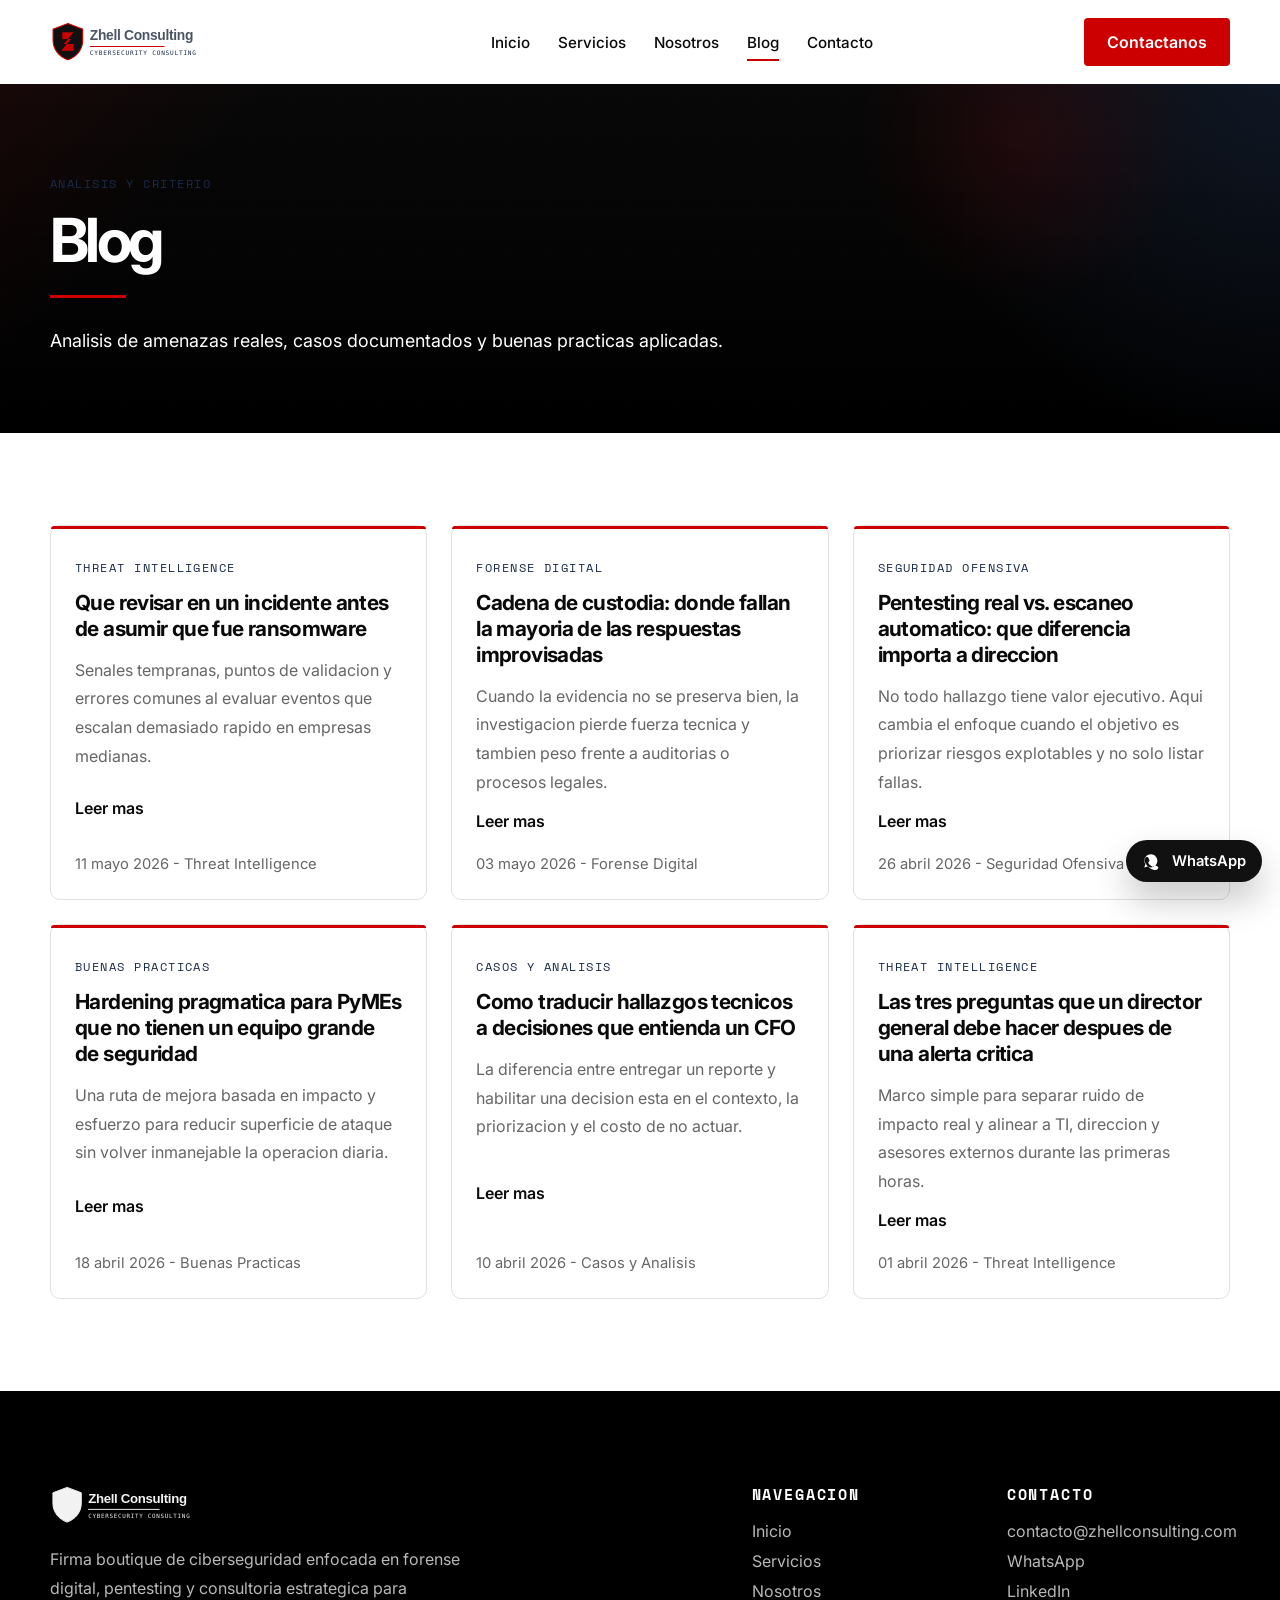
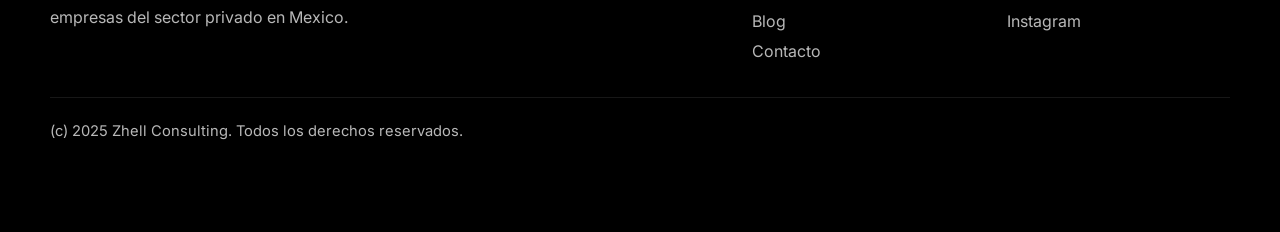
==== blog.html @ a6d1b23e "Initial site build for Zhell Consulting" ====
<!doctype html>
<html lang="es">
  <head>
    <meta charset="UTF-8" />
    <meta name="viewport" content="width=device-width, initial-scale=1.0" />
    <title>Blog de ciberseguridad | Amenazas reales y analisis - Zhell Consulting</title>
    <meta
      name="description"
      content="Analisis, amenazas reales, forense digital, seguridad ofensiva y buenas practicas aplicadas para empresas en Mexico."
    />
    <link rel="preconnect" href="https://fonts.googleapis.com" />
    <link rel="preconnect" href="https://fonts.gstatic.com" crossorigin />
    <link
      href="https://fonts.googleapis.com/css2?family=Inter:wght@400;500;600;700&family=Space+Mono:wght@400&display=swap"
      rel="stylesheet"
    />
    <link rel="stylesheet" href="assets/css/styles.css" />
    <script defer src="assets/js/components.js"></script>
    <script defer src="assets/js/main.js"></script>
  </head>
  <body data-page="blog">
    <site-header></site-header>

    <main>
      <section class="hero hero--compact">
        <div class="container hero__copy">
          <span class="eyebrow">Analisis y criterio</span>
          <h1>Blog</h1>
          <div class="red-rule"></div>
          <p>Analisis de amenazas reales, casos documentados y buenas practicas aplicadas.</p>
        </div>
      </section>

      <section class="section">
        <div class="container">
          <div class="post-grid">
            <article class="post-card">
              <span class="post-card__category">Threat Intelligence</span>
              <h3>Que revisar en un incidente antes de asumir que fue ransomware</h3>
              <p>Senales tempranas, puntos de validacion y errores comunes al evaluar eventos que escalan demasiado rapido en empresas medianas.</p>
              <a class="card__link" href="#">Leer mas</a>
              <div class="post-card__meta">11 mayo 2026 - Threat Intelligence</div>
            </article>
            <article class="post-card">
              <span class="post-card__category">Forense Digital</span>
              <h3>Cadena de custodia: donde fallan la mayoria de las respuestas improvisadas</h3>
              <p>Cuando la evidencia no se preserva bien, la investigacion pierde fuerza tecnica y tambien peso frente a auditorias o procesos legales.</p>
              <a class="card__link" href="#">Leer mas</a>
              <div class="post-card__meta">03 mayo 2026 - Forense Digital</div>
            </article>
            <article class="post-card">
              <span class="post-card__category">Seguridad Ofensiva</span>
              <h3>Pentesting real vs. escaneo automatico: que diferencia importa a direccion</h3>
              <p>No todo hallazgo tiene valor ejecutivo. Aqui cambia el enfoque cuando el objetivo es priorizar riesgos explotables y no solo listar fallas.</p>
              <a class="card__link" href="#">Leer mas</a>
              <div class="post-card__meta">26 abril 2026 - Seguridad Ofensiva</div>
            </article>
            <article class="post-card">
              <span class="post-card__category">Buenas Practicas</span>
              <h3>Hardening pragmatica para PyMEs que no tienen un equipo grande de seguridad</h3>
              <p>Una ruta de mejora basada en impacto y esfuerzo para reducir superficie de ataque sin volver inmanejable la operacion diaria.</p>
              <a class="card__link" href="#">Leer mas</a>
              <div class="post-card__meta">18 abril 2026 - Buenas Practicas</div>
            </article>
            <article class="post-card">
              <span class="post-card__category">Casos y Analisis</span>
              <h3>Como traducir hallazgos tecnicos a decisiones que entienda un CFO</h3>
              <p>La diferencia entre entregar un reporte y habilitar una decision esta en el contexto, la priorizacion y el costo de no actuar.</p>
              <a class="card__link" href="#">Leer mas</a>
              <div class="post-card__meta">10 abril 2026 - Casos y Analisis</div>
            </article>
            <article class="post-card">
              <span class="post-card__category">Threat Intelligence</span>
              <h3>Las tres preguntas que un director general debe hacer despues de una alerta critica</h3>
              <p>Marco simple para separar ruido de impacto real y alinear a TI, direccion y asesores externos durante las primeras horas.</p>
              <a class="card__link" href="#">Leer mas</a>
              <div class="post-card__meta">01 abril 2026 - Threat Intelligence</div>
            </article>
          </div>
        </div>
      </section>
    </main>

    <site-footer></site-footer>
    <site-whatsapp></site-whatsapp>
  </body>
</html>
---- assets/css/styles.css ----
:root {
  --color-bg: #ffffff;
  --color-bg-alt: #f5f5f5;
  --color-bg-dark: #000000;
  --color-text: #0a0a0a;
  --color-text-muted: #666666;
  --color-border: #e0e0e0;
  --color-primary: #cc0000;
  --color-primary-dark: #a30000;
  --color-secondary: #1a2b4a;
  --color-white: #ffffff;
  --shadow-soft: 0 18px 50px rgba(10, 10, 10, 0.07);
  --radius-sm: 4px;
  --radius-md: 10px;
  --radius-lg: 20px;
  --container: 1180px;
  --container-narrow: 760px;
  --header-height: 84px;
  --transition: 220ms ease;
}

* {
  box-sizing: border-box;
}

html {
  scroll-behavior: smooth;
}

body {
  margin: 0;
  color: var(--color-text);
  background: var(--color-bg);
  font-family: "Inter", sans-serif;
  text-rendering: optimizeLegibility;
}

img {
  display: block;
  max-width: 100%;
}

a {
  color: inherit;
  text-decoration: none;
}

button,
input,
textarea {
  font: inherit;
}

main {
  overflow: clip;
}

.container {
  width: min(calc(100% - 40px), var(--container));
  margin: 0 auto;
}

.container--narrow {
  width: min(calc(100% - 40px), var(--container-narrow));
  margin: 0 auto;
}

.section {
  position: relative;
  padding: 92px 0;
}

.section--alt {
  background: var(--color-bg-alt);
}

.section--dark {
  color: var(--color-white);
  background: var(--color-bg-dark);
}

.eyebrow {
  display: inline-block;
  margin-bottom: 18px;
  color: var(--color-secondary);
  font-family: "Space Mono", monospace;
  font-size: 0.78rem;
  letter-spacing: 0.12em;
  text-transform: uppercase;
}

.section--dark .eyebrow {
  color: rgba(255, 255, 255, 0.72);
}

.section-header {
  margin-bottom: 42px;
}

.section-header h2,
.section-header h3,
.section-header p {
  margin: 0;
}

.section-header p {
  max-width: 760px;
  margin-top: 16px;
  color: var(--color-text-muted);
}

.section--dark .section-header p,
.section--dark .lead,
.section--dark .hero__copy p {
  color: rgba(255, 255, 255, 0.76);
}

.section-title {
  font-size: clamp(2rem, 4vw, 3rem);
  line-height: 1.08;
  letter-spacing: -0.04em;
}

.red-rule {
  width: 76px;
  height: 3px;
  margin-top: 24px;
  background: var(--color-primary);
}

.red-rule--center {
  margin-right: auto;
  margin-left: auto;
}

.lead {
  color: var(--color-text-muted);
  font-size: 1.05rem;
  line-height: 1.8;
}

.btn-row {
  display: flex;
  flex-wrap: wrap;
  gap: 14px;
}

.btn {
  display: inline-flex;
  align-items: center;
  justify-content: center;
  min-height: 48px;
  padding: 0 22px;
  border: 1px solid transparent;
  border-radius: var(--radius-sm);
  font-weight: 600;
  transition:
    transform var(--transition),
    background-color var(--transition),
    color var(--transition),
    border-color var(--transition),
    box-shadow var(--transition);
}

.btn:hover {
  transform: translateY(-1px);
}

.btn--primary {
  color: var(--color-white);
  background: var(--color-primary);
}

.btn--primary:hover {
  background: var(--color-primary-dark);
  box-shadow: 0 12px 30px rgba(204, 0, 0, 0.18);
}

.btn--secondary {
  border-color: var(--color-text);
  background: transparent;
  color: var(--color-text);
}

.btn--secondary:hover {
  color: var(--color-white);
  background: var(--color-text);
}

.btn--secondary-light {
  border-color: rgba(255, 255, 255, 0.36);
  color: var(--color-white);
}

.btn--secondary-light:hover {
  border-color: var(--color-white);
  background: var(--color-white);
  color: var(--color-text);
}

.site-header {
  position: sticky;
  top: 0;
  z-index: 50;
  background: rgba(255, 255, 255, 0.94);
  backdrop-filter: blur(12px);
  transition: border-color var(--transition), box-shadow var(--transition);
}

.site-header.is-scrolled {
  border-bottom: 1px solid var(--color-border);
  box-shadow: 0 8px 24px rgba(10, 10, 10, 0.04);
}

.site-header__inner {
  display: flex;
  align-items: center;
  justify-content: space-between;
  gap: 24px;
  min-height: var(--header-height);
}

.site-logo {
  display: inline-flex;
  align-items: center;
}

.site-logo img {
  width: min(230px, 42vw);
  height: auto;
}

.site-nav {
  display: flex;
  align-items: center;
  gap: 28px;
}

.site-nav a {
  position: relative;
  font-size: 0.95rem;
  font-weight: 500;
}

.site-nav a::after {
  content: "";
  position: absolute;
  right: 0;
  bottom: -9px;
  left: 0;
  height: 2px;
  transform: scaleX(0);
  transform-origin: left center;
  background: var(--color-primary);
  transition: transform var(--transition);
}

.site-nav a:hover::after,
.site-nav a.is-active::after {
  transform: scaleX(1);
}

.header-actions {
  display: flex;
  align-items: center;
  gap: 16px;
}

.menu-toggle {
  display: none;
  align-items: center;
  justify-content: center;
  width: 46px;
  height: 46px;
  border: 1px solid var(--color-border);
  border-radius: 50%;
  background: var(--color-white);
  color: var(--color-text);
}

.menu-toggle__bar,
.menu-toggle__bar::before,
.menu-toggle__bar::after {
  display: block;
  width: 18px;
  height: 2px;
  background: currentColor;
  transition: transform var(--transition), opacity var(--transition);
  content: "";
}

.menu-toggle__bar::before {
  transform: translateY(-6px);
}

.menu-toggle__bar::after {
  transform: translateY(4px);
}

.menu-open .menu-toggle__bar {
  background: transparent;
}

.menu-open .menu-toggle__bar::before {
  transform: translateY(0) rotate(45deg);
}

.menu-open .menu-toggle__bar::after {
  transform: translateY(-2px) rotate(-45deg);
}

.hero {
  position: relative;
  padding: 122px 0 114px;
  color: var(--color-white);
  background:
    radial-gradient(circle at top right, rgba(26, 43, 74, 0.42), transparent 28%),
    linear-gradient(180deg, rgba(255, 255, 255, 0.03), rgba(255, 255, 255, 0)),
    var(--color-bg-dark);
}

.hero::before {
  content: "";
  position: absolute;
  inset: 0;
  background-image:
    linear-gradient(rgba(255, 255, 255, 0.04) 1px, transparent 1px),
    linear-gradient(90deg, rgba(255, 255, 255, 0.04) 1px, transparent 1px);
  background-size: 42px 42px;
  opacity: 0.13;
  pointer-events: none;
}

.hero::after {
  content: "";
  position: absolute;
  inset: 0;
  background:
    linear-gradient(135deg, rgba(204, 0, 0, 0.08), transparent 18%),
    radial-gradient(circle at 80% 15%, rgba(204, 0, 0, 0.12), transparent 16%);
  pointer-events: none;
}

.hero > .container {
  position: relative;
  z-index: 1;
}

.hero--compact {
  padding: 88px 0 76px;
}

.hero__grid {
  display: grid;
  gap: 48px;
  align-items: end;
  grid-template-columns: minmax(0, 1.3fr) minmax(280px, 0.7fr);
}

.hero__copy h1 {
  margin: 0;
  font-size: clamp(2.9rem, 6vw, 5rem);
  line-height: 0.98;
  letter-spacing: -0.06em;
}

.hero--compact .hero__copy h1 {
  font-size: clamp(2.3rem, 5vw, 3.8rem);
}

.hero__copy p {
  max-width: 690px;
  margin: 26px 0 0;
  font-size: 1.12rem;
  line-height: 1.85;
}

.hero__actions {
  margin-top: 34px;
}

.hero-panel {
  padding: 28px;
  border: 1px solid rgba(255, 255, 255, 0.14);
  border-radius: var(--radius-lg);
  background: rgba(255, 255, 255, 0.03);
  box-shadow: inset 0 1px 0 rgba(255, 255, 255, 0.08);
}

.hero-panel__label {
  color: rgba(255, 255, 255, 0.62);
  font-family: "Space Mono", monospace;
  font-size: 0.78rem;
  letter-spacing: 0.12em;
  text-transform: uppercase;
}

.hero-panel__items {
  display: grid;
  gap: 14px;
  margin-top: 20px;
}

.hero-panel__item {
  padding-bottom: 14px;
  border-bottom: 1px solid rgba(255, 255, 255, 0.08);
}

.hero-panel__item:last-child {
  padding-bottom: 0;
  border-bottom: 0;
}

.hero-panel__item strong {
  display: block;
  margin-bottom: 6px;
  font-size: 0.96rem;
}

.hero-panel__item span {
  color: rgba(255, 255, 255, 0.68);
  font-size: 0.95rem;
  line-height: 1.7;
}

.centered-copy {
  text-align: center;
}

.grid {
  display: grid;
  gap: 24px;
}

.grid--services {
  grid-template-columns: repeat(4, minmax(0, 1fr));
}

.grid--three {
  grid-template-columns: repeat(3, minmax(0, 1fr));
}

.grid--two {
  grid-template-columns: repeat(2, minmax(0, 1fr));
}

.card {
  position: relative;
  display: flex;
  flex-direction: column;
  gap: 16px;
  height: 100%;
  padding: 28px;
  border: 1px solid var(--color-border);
  border-radius: var(--radius-md);
  background: var(--color-white);
  transition:
    transform var(--transition),
    border-color var(--transition),
    box-shadow var(--transition);
}

.card:hover {
  transform: translateY(-4px);
  border-color: var(--color-primary);
  box-shadow: var(--shadow-soft);
}

.card__icon {
  width: 50px;
  height: 50px;
  border: 1px solid rgba(26, 43, 74, 0.16);
  border-radius: 14px;
  color: var(--color-secondary);
}

.card__icon svg {
  width: 100%;
  height: 100%;
  padding: 12px;
  fill: none;
  stroke: currentColor;
  stroke-linecap: round;
  stroke-linejoin: round;
  stroke-width: 1.5;
}

.card h3,
.card h4 {
  margin: 0;
  font-size: 1.25rem;
  line-height: 1.2;
  letter-spacing: -0.03em;
}

.card p,
.card li {
  margin: 0;
  color: var(--color-text-muted);
  line-height: 1.8;
}

.card__link {
  margin-top: auto;
  color: var(--color-text);
  font-weight: 600;
}

.metrics {
  display: grid;
  gap: 18px;
}

.metric {
  display: flex;
  gap: 18px;
  align-items: flex-start;
}

.metric__line {
  flex: 0 0 32px;
  height: 1px;
  margin-top: 13px;
  background: var(--color-primary);
}

.metric h3 {
  margin: 0 0 6px;
  font-size: 1.18rem;
}

.metric p {
  margin: 0;
  color: var(--color-text-muted);
  line-height: 1.8;
}

.badges {
  display: grid;
  gap: 20px;
  grid-template-columns: repeat(3, minmax(0, 1fr));
}

.badge {
  padding: 28px;
  border: 1px solid var(--color-border);
  border-radius: var(--radius-md);
  background: var(--color-white);
}

.badge__kicker {
  color: var(--color-secondary);
  font-family: "Space Mono", monospace;
  font-size: 0.82rem;
  letter-spacing: 0.12em;
  text-transform: uppercase;
}

.badge h3 {
  margin: 14px 0 10px;
  font-size: 1.2rem;
}

.badge p {
  margin: 0;
  color: var(--color-text-muted);
  line-height: 1.8;
}

.service-list {
  display: grid;
  gap: 0;
}

.service-block {
  display: grid;
  gap: 36px;
  align-items: start;
  padding: 44px 0;
  border-top: 1px solid var(--color-border);
  grid-template-columns: minmax(0, 1.1fr) minmax(260px, 0.9fr);
}

.service-block:first-child {
  border-top: 0;
  padding-top: 0;
}

.service-block__title {
  margin: 0 0 18px;
  font-size: clamp(1.85rem, 3.4vw, 2.5rem);
  line-height: 1.08;
  letter-spacing: -0.04em;
}

.service-block__body p {
  margin: 0;
  color: var(--color-text-muted);
  line-height: 1.85;
}

.service-block__body .btn {
  margin-top: 24px;
}

.service-meta {
  padding: 24px;
  border: 1px solid var(--color-border);
  border-radius: var(--radius-md);
  background: rgba(245, 245, 245, 0.65);
}

.service-meta__group + .service-meta__group {
  margin-top: 22px;
  padding-top: 22px;
  border-top: 1px solid var(--color-border);
}

.service-meta__label {
  display: block;
  margin-bottom: 10px;
  color: var(--color-text);
  font-family: "Space Mono", monospace;
  font-size: 0.76rem;
  letter-spacing: 0.12em;
  text-transform: uppercase;
}

.service-meta p {
  margin: 0;
  color: var(--color-text-muted);
  line-height: 1.8;
}

.cta-band {
  position: relative;
  overflow: hidden;
}

.cta-band::before {
  content: "";
  position: absolute;
  inset: auto -10% -40% auto;
  width: 360px;
  height: 360px;
  border: 1px solid rgba(255, 255, 255, 0.06);
  border-radius: 50%;
}

.cta-band__inner {
  display: flex;
  flex-wrap: wrap;
  gap: 24px 32px;
  align-items: end;
  justify-content: space-between;
}

.cta-band__copy {
  max-width: 720px;
}

.cta-band__copy h2 {
  margin: 0;
  font-size: clamp(2.1rem, 4vw, 3.1rem);
  line-height: 1.06;
  letter-spacing: -0.05em;
}

.cta-band__copy p {
  margin: 18px 0 0;
  line-height: 1.8;
}

.page-intro {
  display: grid;
  gap: 24px;
  align-items: center;
  grid-template-columns: minmax(0, 1.1fr) minmax(0, 0.9fr);
}

.post-grid {
  display: grid;
  gap: 24px;
  grid-template-columns: repeat(3, minmax(0, 1fr));
}

.post-card {
  position: relative;
  display: flex;
  flex-direction: column;
  gap: 14px;
  min-height: 100%;
  padding: 24px 24px 26px;
  border: 1px solid var(--color-border);
  border-radius: var(--radius-md);
  background: var(--color-white);
  transition:
    transform var(--transition),
    box-shadow var(--transition),
    border-color var(--transition);
}

.post-card::before {
  content: "";
  position: absolute;
  top: 0;
  right: 0;
  left: 0;
  height: 3px;
  border-radius: var(--radius-md) var(--radius-md) 0 0;
  background: var(--color-primary);
}

.post-card:hover {
  transform: translateY(-4px);
  border-color: var(--color-primary);
  box-shadow: var(--shadow-soft);
}

.post-card__category {
  margin-top: 8px;
  color: var(--color-secondary);
  font-family: "Space Mono", monospace;
  font-size: 0.76rem;
  letter-spacing: 0.12em;
  text-transform: uppercase;
}

.post-card h3 {
  margin: 0;
  font-size: 1.3rem;
  line-height: 1.25;
  letter-spacing: -0.03em;
}

.post-card p {
  margin: 0;
  color: var(--color-text-muted);
  line-height: 1.8;
}

.post-card__meta {
  margin-top: auto;
  padding-top: 10px;
  color: var(--color-text-muted);
  font-size: 0.92rem;
}

.contact-grid {
  display: grid;
  gap: 28px;
  grid-template-columns: minmax(0, 1.1fr) minmax(280px, 0.9fr);
}

.contact-panel,
.contact-form {
  padding: 32px;
  border: 1px solid var(--color-border);
  border-radius: 16px;
  background: var(--color-white);
}

.contact-form h2,
.contact-panel h2 {
  margin: 0 0 18px;
  font-size: 1.7rem;
  letter-spacing: -0.03em;
}

.form-grid {
  display: grid;
  gap: 18px;
}

.field {
  display: grid;
  gap: 8px;
}

.field label {
  font-size: 0.92rem;
  font-weight: 600;
}

.field input,
.field textarea {
  width: 100%;
  padding: 15px 16px;
  border: 1px solid var(--color-border);
  border-radius: 8px;
  background: var(--color-white);
  color: var(--color-text);
  transition: border-color var(--transition), box-shadow var(--transition);
}

.field input:focus,
.field textarea:focus {
  outline: none;
  border-color: var(--color-primary);
  box-shadow: 0 0 0 4px rgba(204, 0, 0, 0.08);
}

.field textarea {
  min-height: 170px;
  resize: vertical;
}

.form-note,
.contact-panel p,
.contact-link small {
  color: var(--color-text-muted);
}

.contact-list {
  display: grid;
  gap: 18px;
  margin: 0;
  padding: 0;
  list-style: none;
}

.contact-link {
  display: block;
  padding: 18px 18px 18px 20px;
  border-left: 2px solid var(--color-primary);
  background: var(--color-bg-alt);
}

.contact-link strong {
  display: block;
  margin-bottom: 6px;
  font-size: 1rem;
}

.contact-panel__social {
  display: flex;
  flex-wrap: wrap;
  gap: 12px;
  margin-top: 22px;
}

.contact-panel__social a {
  padding: 10px 14px;
  border: 1px solid var(--color-border);
  border-radius: 999px;
  background: var(--color-white);
  transition: border-color var(--transition), color var(--transition);
}

.contact-panel__social a:hover {
  color: var(--color-primary);
  border-color: var(--color-primary);
}

.form-success {
  display: none;
  margin-top: 18px;
  padding: 14px 16px;
  border: 1px solid rgba(28, 122, 54, 0.18);
  border-radius: 10px;
  background: rgba(28, 122, 54, 0.08);
  color: #15592a;
}

.form-success.is-visible {
  display: block;
}

.site-footer {
  color: rgba(255, 255, 255, 0.72);
  background: var(--color-bg-dark);
}

.site-footer__inner {
  display: grid;
  gap: 24px 32px;
  align-items: start;
  grid-template-columns: minmax(0, 1.2fr) repeat(2, minmax(180px, 0.4fr));
}

.site-footer__brand img {
  width: min(220px, 50vw);
  filter: brightness(0) invert(1) grayscale(1);
  opacity: 0.95;
}

.site-footer__brand p {
  max-width: 420px;
  margin: 18px 0 0;
  line-height: 1.8;
}

.site-footer h3 {
  margin: 0 0 16px;
  color: var(--color-white);
  font-size: 0.95rem;
  font-family: "Space Mono", monospace;
  letter-spacing: 0.12em;
  text-transform: uppercase;
}

.site-footer ul {
  display: grid;
  gap: 10px;
  margin: 0;
  padding: 0;
  list-style: none;
}

.site-footer a:hover {
  color: var(--color-white);
}

.site-footer__bottom {
  margin-top: 36px;
  padding-top: 24px;
  border-top: 1px solid rgba(255, 255, 255, 0.09);
  font-size: 0.92rem;
}

.wa-float {
  position: fixed;
  right: 18px;
  bottom: 18px;
  z-index: 40;
}

.wa-float a {
  display: inline-flex;
  align-items: center;
  gap: 12px;
  padding: 12px 16px;
  border-radius: 999px;
  background: #111111;
  color: var(--color-white);
  box-shadow: 0 18px 35px rgba(0, 0, 0, 0.22);
  transition: transform var(--transition), background-color var(--transition);
}

.wa-float a:hover {
  transform: translateY(-2px);
  background: #0c0c0c;
}

.wa-float svg {
  width: 18px;
  height: 18px;
  fill: currentColor;
}

.wa-float span {
  font-size: 0.92rem;
  font-weight: 600;
}

.stack-sm > * + * {
  margin-top: 14px;
}

.stack-md > * + * {
  margin-top: 20px;
}

.stack-lg > * + * {
  margin-top: 28px;
}

@media (max-width: 1080px) {
  .grid--services {
    grid-template-columns: repeat(2, minmax(0, 1fr));
  }

  .post-grid,
  .grid--three,
  .badges,
  .site-footer__inner {
    grid-template-columns: repeat(2, minmax(0, 1fr));
  }

  .hero__grid,
  .page-intro,
  .service-block,
  .contact-grid {
    grid-template-columns: 1fr;
  }

  .hero-panel {
    max-width: 520px;
  }
}

@media (max-width: 860px) {
  .menu-toggle {
    display: inline-flex;
  }

  .site-nav {
    position: fixed;
    top: calc(var(--header-height) + 8px);
    right: 20px;
    left: 20px;
    display: none;
    flex-direction: column;
    align-items: flex-start;
    gap: 18px;
    padding: 22px;
    border: 1px solid var(--color-border);
    border-radius: 18px;
    background: rgba(255, 255, 255, 0.98);
    box-shadow: var(--shadow-soft);
  }

  .menu-open .site-nav {
    display: flex;
  }

  .header-actions .btn {
    display: none;
  }
}

@media (max-width: 760px) {
  .container,
  .container--narrow {
    width: min(calc(100% - 32px), var(--container));
  }

  .section {
    padding: 68px 0;
  }

  .hero {
    padding: 92px 0 82px;
  }

  .hero--compact {
    padding: 76px 0 64px;
  }

  .hero__copy h1 {
    font-size: clamp(2.4rem, 14vw, 4rem);
  }

  .grid--services,
  .grid--three,
  .grid--two,
  .badges,
  .post-grid,
  .site-footer__inner {
    grid-template-columns: 1fr;
  }

  .card,
  .badge,
  .contact-panel,
  .contact-form {
    padding: 24px;
  }

  .wa-float span {
    display: none;
  }

  .wa-float a {
    padding: 14px;
  }
}
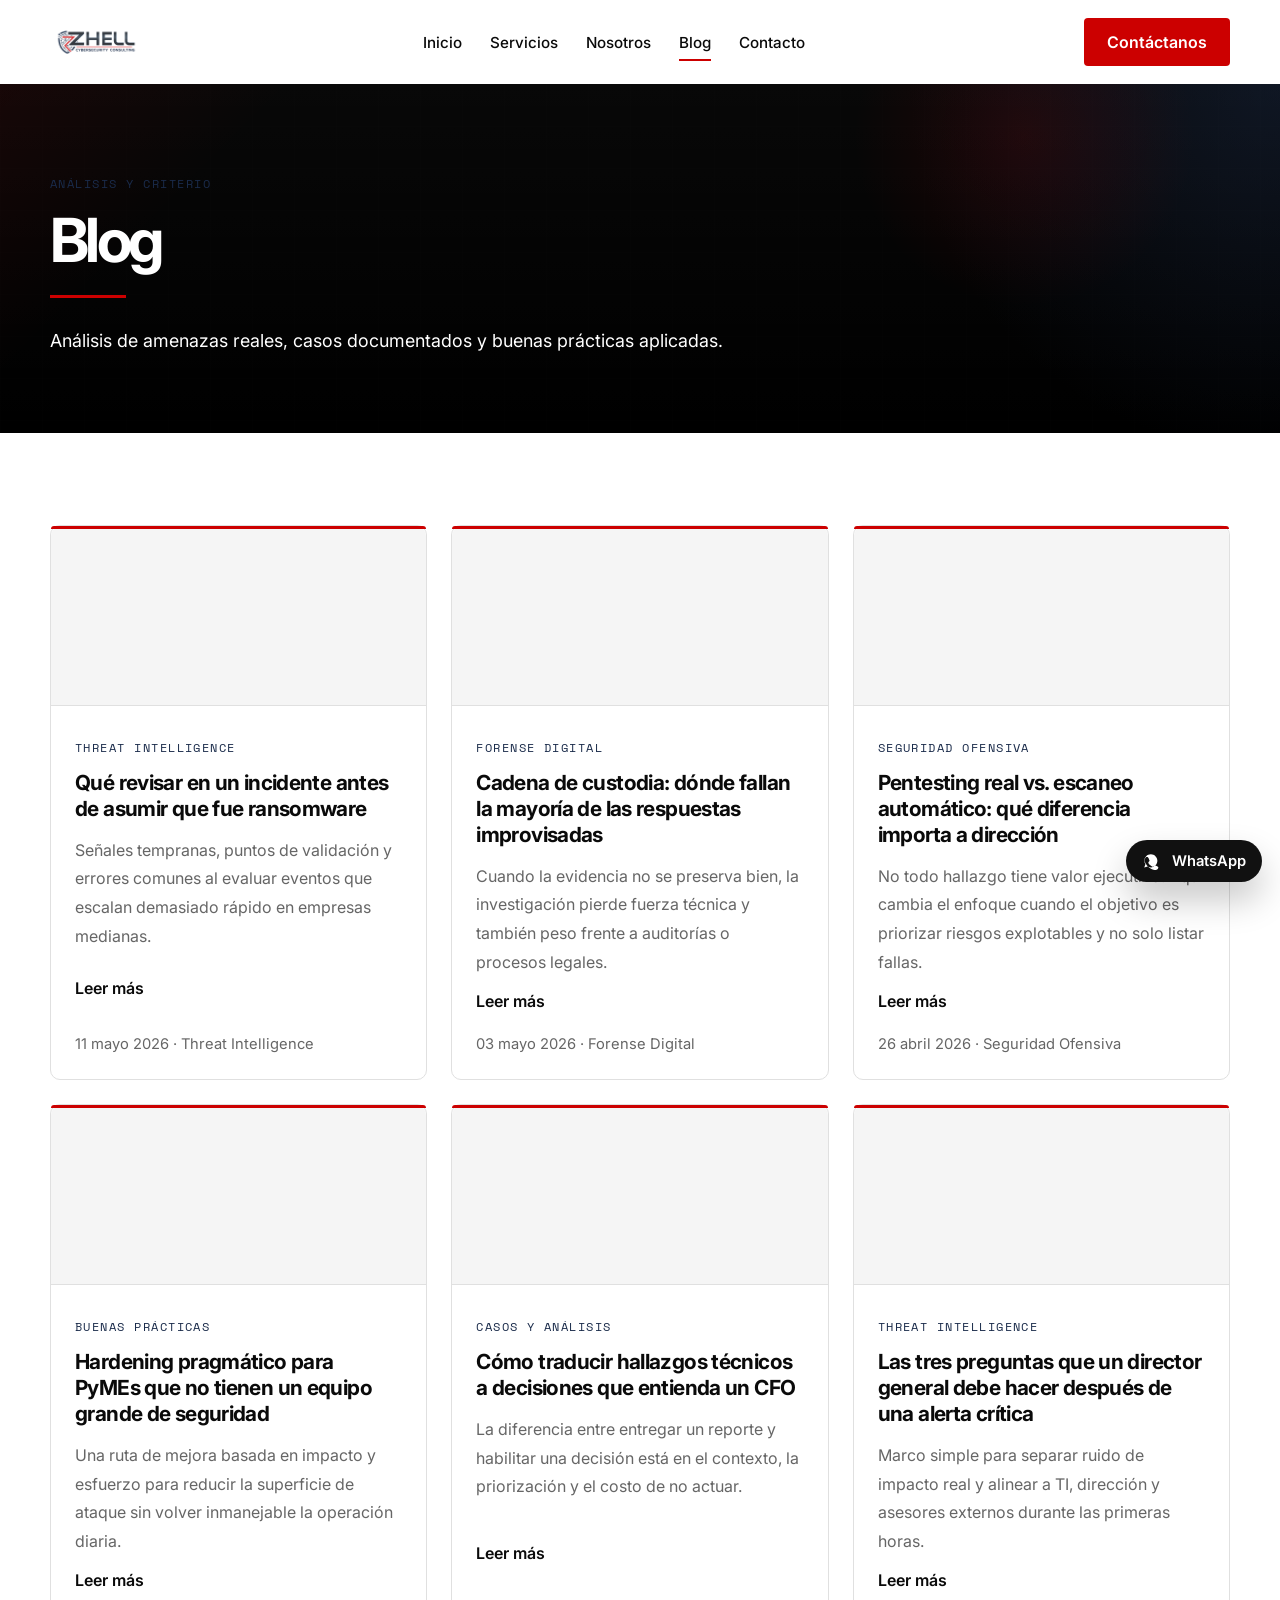
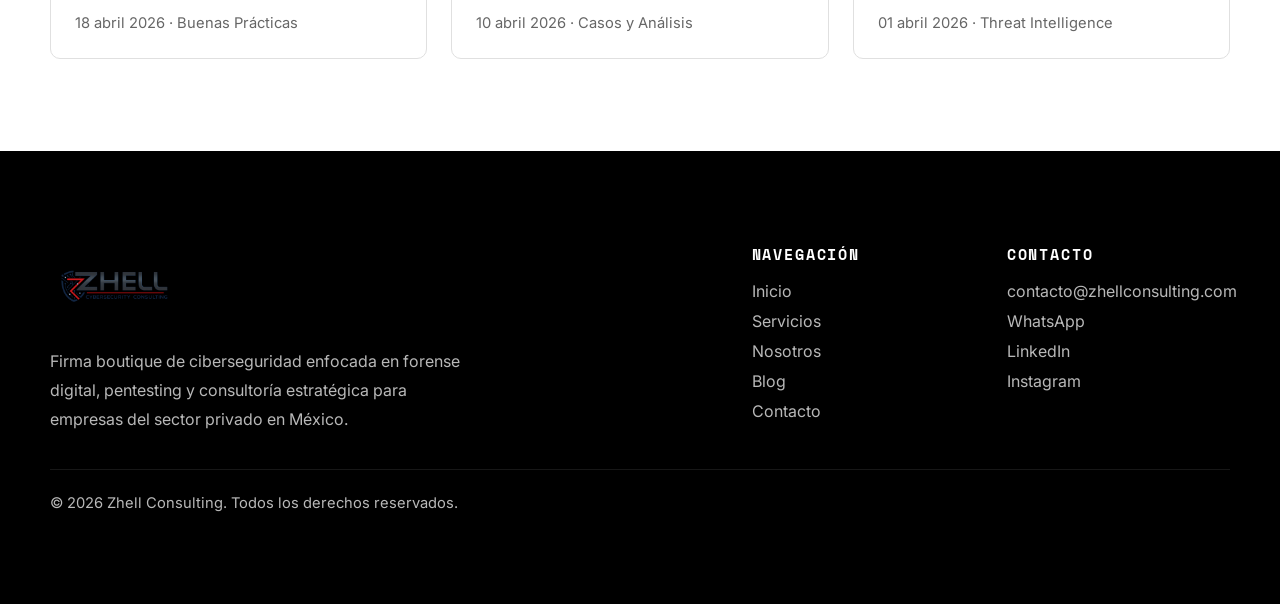
==== commit db855fe7: "Publish manual site updates" ====
--- a/blog.html
+++ b/blog.html
@@ -3,10 +3,10 @@
   <head>
     <meta charset="UTF-8" />
     <meta name="viewport" content="width=device-width, initial-scale=1.0" />
-    <title>Blog de ciberseguridad | Amenazas reales y analisis - Zhell Consulting</title>
+    <title>Blog de ciberseguridad | Amenazas reales y análisis - Zhell Consulting</title>
     <meta
       name="description"
-      content="Analisis, amenazas reales, forense digital, seguridad ofensiva y buenas practicas aplicadas para empresas en Mexico."
+      content="Análisis, amenazas reales, forense digital, seguridad ofensiva y buenas prácticas aplicadas para empresas en México."
     />
     <link rel="preconnect" href="https://fonts.googleapis.com" />
     <link rel="preconnect" href="https://fonts.gstatic.com" crossorigin />
@@ -14,6 +14,19 @@
       href="https://fonts.googleapis.com/css2?family=Inter:wght@400;500;600;700&family=Space+Mono:wght@400&display=swap"
       rel="stylesheet"
     />
+    <!-- SEO · Open Graph · Twitter Cards -->
+    <meta name="robots" content="index, follow" />
+    <link rel="canonical" href="https://zhellconsulting.com/blog.html" />
+    <meta property="og:site_name" content="Zhell Consulting" />
+    <meta property="og:locale" content="es_MX" />
+    <meta property="og:type" content="website" />
+    <meta property="og:title" content="Blog de ciberseguridad | Análisis y casos reales — Zhell Consulting" />
+    <meta property="og:description" content="Análisis de amenazas reales, casos documentados y buenas prácticas de ciberseguridad para empresas del sector privado en México." />
+    <meta property="og:url" content="https://zhellconsulting.com/blog.html" />
+    <meta property="og:image" content="https://zhellconsulting.com/assets/img/og-zhell.png" />
+    <meta name="twitter:card" content="summary_large_image" />
+    <meta name="twitter:title" content="Blog de ciberseguridad | Zhell Consulting" />
+    <meta name="twitter:description" content="Análisis de amenazas reales, casos documentados y buenas prácticas para empresas en México." />
     <link rel="stylesheet" href="assets/css/styles.css" />
     <script defer src="assets/js/components.js"></script>
     <script defer src="assets/js/main.js"></script>
@@ -24,10 +37,10 @@
     <main>
       <section class="hero hero--compact">
         <div class="container hero__copy">
-          <span class="eyebrow">Analisis y criterio</span>
+          <span class="eyebrow">Análisis y criterio</span>
           <h1>Blog</h1>
           <div class="red-rule"></div>
-          <p>Analisis de amenazas reales, casos documentados y buenas practicas aplicadas.</p>
+          <p>Análisis de amenazas reales, casos documentados y buenas prácticas aplicadas.</p>
         </div>
       </section>
 
@@ -35,46 +48,52 @@
         <div class="container">
           <div class="post-grid">
             <article class="post-card">
+              <div class="post-card__image" role="img" aria-label="Imagen destacada del artículo"></div>
               <span class="post-card__category">Threat Intelligence</span>
-              <h3>Que revisar en un incidente antes de asumir que fue ransomware</h3>
-              <p>Senales tempranas, puntos de validacion y errores comunes al evaluar eventos que escalan demasiado rapido en empresas medianas.</p>
-              <a class="card__link" href="#">Leer mas</a>
-              <div class="post-card__meta">11 mayo 2026 - Threat Intelligence</div>
+              <h3>Qué revisar en un incidente antes de asumir que fue ransomware</h3>
+              <p>Señales tempranas, puntos de validación y errores comunes al evaluar eventos que escalan demasiado rápido en empresas medianas.</p>
+              <a class="card__link" href="#">Leer más</a>
+              <div class="post-card__meta">11 mayo 2026 · Threat Intelligence</div>
             </article>
             <article class="post-card">
+              <div class="post-card__image" role="img" aria-label="Imagen destacada del artículo"></div>
               <span class="post-card__category">Forense Digital</span>
-              <h3>Cadena de custodia: donde fallan la mayoria de las respuestas improvisadas</h3>
-              <p>Cuando la evidencia no se preserva bien, la investigacion pierde fuerza tecnica y tambien peso frente a auditorias o procesos legales.</p>
-              <a class="card__link" href="#">Leer mas</a>
-              <div class="post-card__meta">03 mayo 2026 - Forense Digital</div>
+              <h3>Cadena de custodia: dónde fallan la mayoría de las respuestas improvisadas</h3>
+              <p>Cuando la evidencia no se preserva bien, la investigación pierde fuerza técnica y también peso frente a auditorías o procesos legales.</p>
+              <a class="card__link" href="#">Leer más</a>
+              <div class="post-card__meta">03 mayo 2026 · Forense Digital</div>
             </article>
             <article class="post-card">
+              <div class="post-card__image" role="img" aria-label="Imagen destacada del artículo"></div>
               <span class="post-card__category">Seguridad Ofensiva</span>
-              <h3>Pentesting real vs. escaneo automatico: que diferencia importa a direccion</h3>
-              <p>No todo hallazgo tiene valor ejecutivo. Aqui cambia el enfoque cuando el objetivo es priorizar riesgos explotables y no solo listar fallas.</p>
-              <a class="card__link" href="#">Leer mas</a>
-              <div class="post-card__meta">26 abril 2026 - Seguridad Ofensiva</div>
+              <h3>Pentesting real vs. escaneo automático: qué diferencia importa a dirección</h3>
+              <p>No todo hallazgo tiene valor ejecutivo. Aquí cambia el enfoque cuando el objetivo es priorizar riesgos explotables y no solo listar fallas.</p>
+              <a class="card__link" href="#">Leer más</a>
+              <div class="post-card__meta">26 abril 2026 · Seguridad Ofensiva</div>
             </article>
             <article class="post-card">
-              <span class="post-card__category">Buenas Practicas</span>
-              <h3>Hardening pragmatica para PyMEs que no tienen un equipo grande de seguridad</h3>
-              <p>Una ruta de mejora basada en impacto y esfuerzo para reducir superficie de ataque sin volver inmanejable la operacion diaria.</p>
-              <a class="card__link" href="#">Leer mas</a>
-              <div class="post-card__meta">18 abril 2026 - Buenas Practicas</div>
+              <div class="post-card__image" role="img" aria-label="Imagen destacada del artículo"></div>
+              <span class="post-card__category">Buenas Prácticas</span>
+              <h3>Hardening pragmático para PyMEs que no tienen un equipo grande de seguridad</h3>
+              <p>Una ruta de mejora basada en impacto y esfuerzo para reducir la superficie de ataque sin volver inmanejable la operación diaria.</p>
+              <a class="card__link" href="#">Leer más</a>
+              <div class="post-card__meta">18 abril 2026 · Buenas Prácticas</div>
             </article>
             <article class="post-card">
-              <span class="post-card__category">Casos y Analisis</span>
-              <h3>Como traducir hallazgos tecnicos a decisiones que entienda un CFO</h3>
-              <p>La diferencia entre entregar un reporte y habilitar una decision esta en el contexto, la priorizacion y el costo de no actuar.</p>
-              <a class="card__link" href="#">Leer mas</a>
-              <div class="post-card__meta">10 abril 2026 - Casos y Analisis</div>
+              <div class="post-card__image" role="img" aria-label="Imagen destacada del artículo"></div>
+              <span class="post-card__category">Casos y Análisis</span>
+              <h3>Cómo traducir hallazgos técnicos a decisiones que entienda un CFO</h3>
+              <p>La diferencia entre entregar un reporte y habilitar una decisión está en el contexto, la priorización y el costo de no actuar.</p>
+              <a class="card__link" href="#">Leer más</a>
+              <div class="post-card__meta">10 abril 2026 · Casos y Análisis</div>
             </article>
             <article class="post-card">
+              <div class="post-card__image" role="img" aria-label="Imagen destacada del artículo"></div>
               <span class="post-card__category">Threat Intelligence</span>
-              <h3>Las tres preguntas que un director general debe hacer despues de una alerta critica</h3>
-              <p>Marco simple para separar ruido de impacto real y alinear a TI, direccion y asesores externos durante las primeras horas.</p>
-              <a class="card__link" href="#">Leer mas</a>
-              <div class="post-card__meta">01 abril 2026 - Threat Intelligence</div>
+              <h3>Las tres preguntas que un director general debe hacer después de una alerta crítica</h3>
+              <p>Marco simple para separar ruido de impacto real y alinear a TI, dirección y asesores externos durante las primeras horas.</p>
+              <a class="card__link" href="#">Leer más</a>
+              <div class="post-card__meta">01 abril 2026 · Threat Intelligence</div>
             </article>
           </div>
         </div>
--- a/assets/css/styles.css
+++ b/assets/css/styles.css
@@ -223,11 +223,13 @@
 .site-logo {
   display: inline-flex;
   align-items: center;
+  flex-shrink: 0;
 }
 
 .site-logo img {
-  width: min(230px, 42vw);
-  height: auto;
+  width: auto;
+  max-width: min(280px, 46vw);
+  height: clamp(44px, 5vw, 62px);
 }
 
 .site-nav {
@@ -586,6 +588,15 @@
   padding-top: 0;
 }
 
+.service-block__image {
+  grid-column: 1 / -1;
+  height: 280px;
+  border-radius: var(--radius-md);
+  border: 1px solid var(--color-border);
+  background: var(--color-bg-alt);
+  overflow: hidden;
+}
+
 .service-block__title {
   margin: 0 0 18px;
   font-size: clamp(1.85rem, 3.4vw, 2.5rem);
@@ -739,6 +750,15 @@
   line-height: 1.8;
 }
 
+.post-card__image {
+  margin: -24px -24px 10px;
+  height: 180px;
+  border-radius: var(--radius-md) var(--radius-md) 0 0;
+  background: var(--color-bg-alt);
+  border-bottom: 1px solid var(--color-border);
+  overflow: hidden;
+}
+
 .post-card__meta {
   margin-top: auto;
   padding-top: 10px;
@@ -852,20 +872,6 @@
   border-color: var(--color-primary);
 }
 
-.form-success {
-  display: none;
-  margin-top: 18px;
-  padding: 14px 16px;
-  border: 1px solid rgba(28, 122, 54, 0.18);
-  border-radius: 10px;
-  background: rgba(28, 122, 54, 0.08);
-  color: #15592a;
-}
-
-.form-success.is-visible {
-  display: block;
-}
-
 .site-footer {
   color: rgba(255, 255, 255, 0.72);
   background: var(--color-bg-dark);
@@ -879,9 +885,10 @@
 }
 
 .site-footer__brand img {
-  width: min(220px, 50vw);
-  filter: brightness(0) invert(1) grayscale(1);
-  opacity: 0.95;
+  width: auto;
+  max-width: min(320px, 80vw);
+  height: clamp(56px, 8vw, 86px);
+  opacity: 0.98;
 }
 
 .site-footer__brand p {
@@ -1017,6 +1024,11 @@
   .header-actions .btn {
     display: none;
   }
+
+  .site-logo img {
+    max-width: min(220px, 52vw);
+    height: clamp(38px, 7vw, 52px);
+  }
 }
 
 @media (max-width: 760px) {
